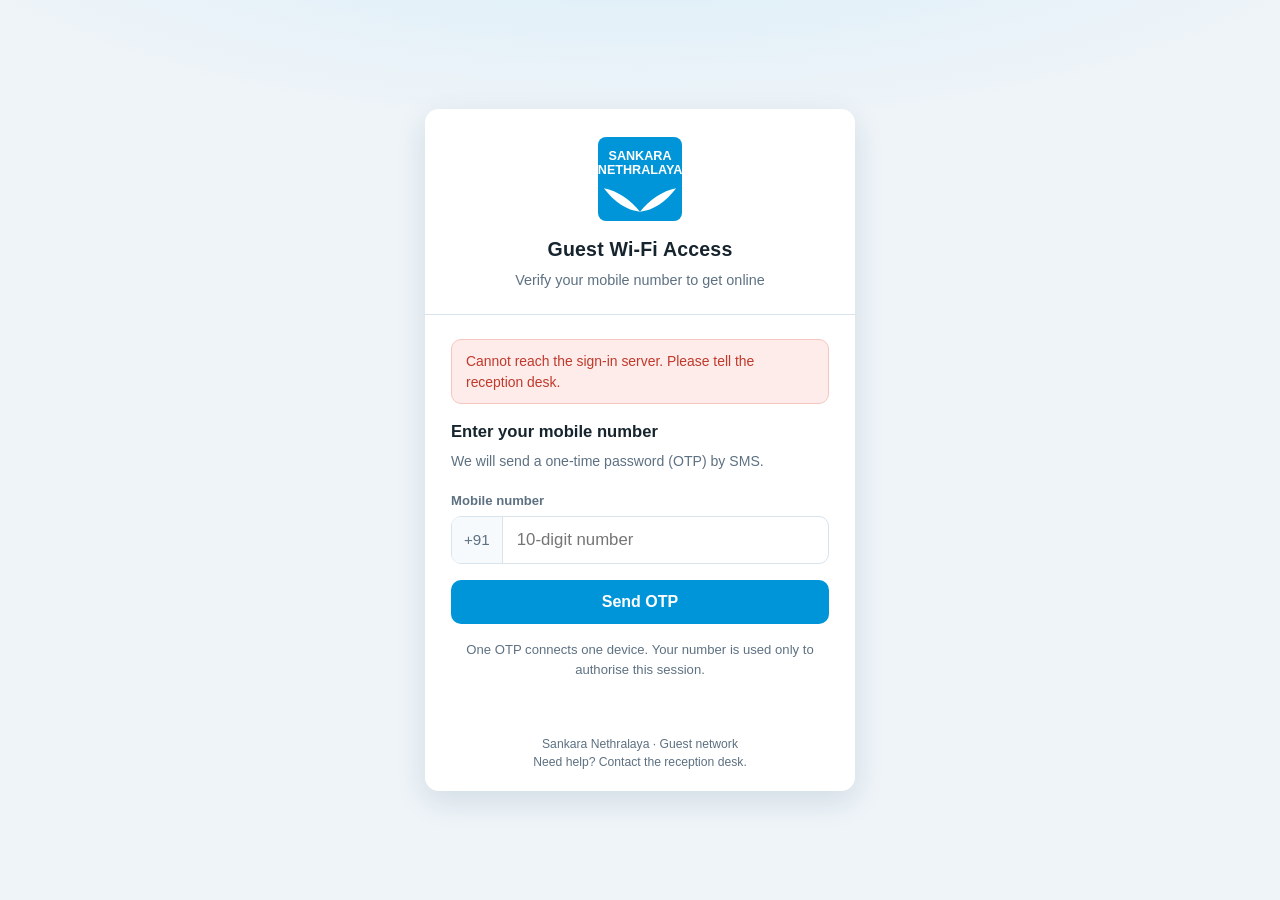
==== portal-standalone.html @ cf67c823 "Guest Wi-Fi OTP captive portal for FortiGate A PHP/MySQL captive-portal backend plus the guest-facin" ====
<!DOCTYPE html>
<html lang="en">
<head>
<meta charset="utf-8">
<meta name="viewport" content="width=device-width, initial-scale=1, viewport-fit=cover">
<meta name="robots" content="noindex, nofollow">
<title>Guest Wi-Fi &middot; Sankara Nethralaya</title>

<!--
  ==================================================================
  SINGLE-FILE CAPTIVE PORTAL PAGE  -  upload this file to the
  FortiGate as the authentication Login Page replacement message.
  Nothing else goes on the firewall.

  EDIT ONE LINE BELOW: set GW_API_BASE to your XAMPP server.
  ==================================================================

  Before this works, three things must be true on your side:

  1. config.php on the XAMPP server:
        define('PORTAL_ALLOWED_ORIGINS', json_encode(['https://<fortigate-ip>:1003']));
        define('FORTIGATE_MODE', 'form_post');
        define('FORTIGATE_ALLOWED_HOSTS', json_encode(['<fortigate-ip>']));
        define('FORTIGATE_SHARED_USER', 'guestwifi');
        define('FORTIGATE_SHARED_PASS', '<password of that local user>');

  2. A firewall policy letting UNAUTHENTICATED guests reach the XAMPP
     server on TCP 80 (or 443), placed above the captive-portal policy.
     Without it the guest cannot call the API and no OTP is ever sent.

  3. Same scheme on both sides. A page the FortiGate serves over HTTPS
     cannot call an http:// API - the browser blocks it as mixed
     content, with no error the guest can see. Either put the XAMPP
     server behind HTTPS with a certificate guests trust, or use the
     FortiGate's HTTP auth listener.

  The firewall password is never in this file. The page asks the
  server for it only after an OTP has been verified, so a guest who
  views the page source learns nothing.
-->

<script>
    /* >>> EDIT THIS: full URL of api.php on the XAMPP server.
           Use the IP address, not a hostname - DNS is usually blocked
           before the guest authenticates. */
    window.GW_API_BASE = 'http://192.168.1.50/guestwifi/api.php';
</script>

<style>
:root{--brand:#0095d9;--brand-dark:#0077b0;--brand-ink:#05496b;--bg:#eef4f8;--surface:#fff;
--text:#16242e;--muted:#5d7182;--border:#d8e3ec;--ok:#0f8a4d;--ok-bg:#e6f6ed;--warn:#9a6400;
--warn-bg:#fdf3e0;--error:#c0392b;--error-bg:#fdecea;--shadow:0 10px 30px rgba(11,61,88,.12)}
*{box-sizing:border-box}
html,body{margin:0;padding:0;min-height:100%}
body{font-family:"Segoe UI",Roboto,"Helvetica Neue",Arial,sans-serif;background:var(--bg);
color:var(--text);line-height:1.5;-webkit-font-smoothing:antialiased}
.portal{min-height:100vh;display:flex;align-items:center;justify-content:center;padding:24px 16px;
background:radial-gradient(1100px 380px at 50% -140px,#d4ecf9 0,rgba(212,236,249,0) 70%),var(--bg)}
.card{width:100%;max-width:430px;background:var(--surface);border-radius:14px;
box-shadow:var(--shadow);overflow:hidden}
.card-header{padding:28px 26px 22px;text-align:center;border-bottom:1px solid var(--border)}
.brand-logo{width:84px;height:84px;display:block;margin:0 auto 14px;border-radius:8px}
.card-header h1{margin:0;font-size:1.22rem;letter-spacing:.2px}
.card-header p{margin:6px 0 0;color:var(--muted);font-size:.9rem}
.card-body{padding:24px 26px 28px}
.card-footer{padding:14px 26px 20px;text-align:center;color:var(--muted);font-size:.76rem}
.step{display:none}
.step.is-active{display:block;animation:fade .22s ease-out}
@keyframes fade{from{opacity:0;transform:translateY(6px)}to{opacity:1;transform:none}}
.step h2{margin:0 0 6px;font-size:1.04rem}
.step-hint{margin:0 0 18px;color:var(--muted);font-size:.88rem}
label{display:block;font-size:.82rem;font-weight:600;margin-bottom:6px;color:var(--muted)}
.field{margin-bottom:16px}
.input-group{display:flex;align-items:stretch;border:1.5px solid var(--border);border-radius:10px;
background:#fff;transition:border-color .15s,box-shadow .15s}
.input-group:focus-within{border-color:var(--brand);box-shadow:0 0 0 3px rgba(0,149,217,.16)}
.input-prefix{display:flex;align-items:center;padding:0 12px;color:var(--muted);font-size:.95rem;
border-right:1px solid var(--border);background:#f6fafd;border-radius:8px 0 0 8px}
input[type=tel],input[type=text]{flex:1;width:100%;min-width:0;border:0;outline:0;background:0 0;
padding:13px 14px;font-size:1.05rem;color:var(--text);font-family:inherit}
.otp-input{text-align:center;letter-spacing:.58em;text-indent:.58em;font-size:1.5rem!important;font-weight:600}
.btn{display:inline-flex;align-items:center;justify-content:center;gap:8px;width:100%;
padding:13px 18px;border:0;border-radius:10px;background:var(--brand);color:#fff;font-size:1rem;
font-weight:600;font-family:inherit;cursor:pointer;text-decoration:none;transition:background .15s}
.btn:hover:not(:disabled){background:var(--brand-dark)}
.btn:disabled{opacity:.55;cursor:not-allowed}
.btn-link{background:0 0;border:0;color:var(--brand-dark);font:inherit;font-size:.86rem;
cursor:pointer;padding:4px;width:auto;text-decoration:underline}
.btn-link:disabled{color:var(--muted);text-decoration:none;cursor:default}
.btn-row{display:flex;justify-content:space-between;align-items:center;margin-top:14px;gap:8px}
.spinner{width:16px;height:16px;border:2px solid rgba(255,255,255,.45);border-top-color:#fff;
border-radius:50%;animation:spin .7s linear infinite;display:none}
.is-busy .spinner{display:inline-block}
@keyframes spin{to{transform:rotate(360deg)}}
.alert{padding:11px 14px;border-radius:10px;font-size:.87rem;margin-bottom:16px;border:1px solid transparent}
.alert:empty{display:none}
.alert-error{background:var(--error-bg);color:var(--error);border-color:#f5c6c0}
.alert-ok{background:var(--ok-bg);color:var(--ok);border-color:#bfe6cf}
.alert-info{background:#e8f4fc;color:var(--brand-ink);border-color:#c5e3f5}
.alert-warn{background:var(--warn-bg);color:var(--warn);border-color:#f0dcb4}
.muted{color:var(--muted);font-size:.82rem}
.center{text-align:center}
.status-icon{width:66px;height:66px;margin:4px auto 16px;border-radius:50%;background:var(--ok-bg);
color:var(--ok);display:flex;align-items:center;justify-content:center;font-size:2rem}
.session-facts{list-style:none;margin:0 0 18px;padding:0;border:1px solid var(--border);
border-radius:10px;overflow:hidden}
.session-facts li{display:flex;justify-content:space-between;gap:12px;padding:10px 14px;
font-size:.88rem;border-bottom:1px solid var(--border)}
.session-facts li:last-child{border-bottom:0}
.session-facts span:first-child{color:var(--muted)}
.session-facts span:last-child{font-weight:600}
@media(max-width:480px){.card-header,.card-body{padding-left:18px;padding-right:18px}}
</style>
</head>
<body>

<main class="portal">
    <section class="card" aria-live="polite">

        <header class="card-header">
            <svg class="brand-logo" viewBox="0 0 200 200" role="img" aria-label="Sankara Nethralaya">
                <rect width="200" height="200" rx="6" fill="#0095D9"/>
                <g fill="#FFF" font-family="Arial,Helvetica,sans-serif" font-weight="700" text-anchor="middle">
                    <text x="100" y="54" font-size="30">SANKARA</text>
                    <text x="100" y="88" font-size="30">NETHRALAYA</text>
                </g>
                <path d="M100 178C78 150 46 128 14 122c26 34 54 52 86 56z" fill="#FFF"/>
                <path d="M100 178c22-28 54-50 86-56-26 34-54 52-86 56z" fill="#FFF"/>
            </svg>
            <h1>Guest Wi-Fi Access</h1>
            <p id="ssid-line">Verify your mobile number to get online</p>
        </header>

        <div class="card-body">

            <noscript>
                <div class="alert alert-error">
                    JavaScript is required to sign in to the guest network.
                    Please enable it and reload this page.
                </div>
            </noscript>

            <div id="alert" class="alert" role="status"></div>

            <!-- Step 1 ------------------------------------------------ -->
            <section id="step-mobile" class="step is-active">
                <h2>Enter your mobile number</h2>
                <p class="step-hint">We will send a one-time password (OTP) by SMS.</p>

                <form id="form-mobile" novalidate>
                    <div class="field">
                        <label for="mobile">Mobile number</label>
                        <div class="input-group">
                            <span class="input-prefix">+91</span>
                            <input id="mobile" type="tel" inputmode="numeric" autocomplete="tel-national"
                                   maxlength="10" placeholder="10-digit number" required>
                        </div>
                    </div>
                    <button class="btn" type="submit" id="btn-send">
                        <span class="spinner" aria-hidden="true"></span>
                        <span>Send OTP</span>
                    </button>
                </form>

                <p class="muted center" style="margin-top:16px">
                    One OTP connects one device. Your number is used only to authorise this session.
                </p>
            </section>

            <!-- Step 2 ------------------------------------------------ -->
            <section id="step-otp" class="step">
                <h2>Enter the OTP</h2>
                <p class="step-hint">
                    Sent to <strong id="masked-mobile"></strong>. <span id="otp-expiry"></span>
                </p>

                <form id="form-otp" novalidate>
                    <div class="field">
                        <label for="otp">One-time password</label>
                        <div class="input-group">
                            <input id="otp" type="text" inputmode="numeric" autocomplete="one-time-code"
                                   maxlength="6" class="otp-input" placeholder="------" required>
                        </div>
                    </div>
                    <button class="btn" type="submit" id="btn-verify">
                        <span class="spinner" aria-hidden="true"></span>
                        <span>Verify &amp; connect</span>
                    </button>
                </form>

                <div class="btn-row">
                    <button class="btn-link" type="button" id="btn-change">Change number</button>
                    <button class="btn-link" type="button" id="btn-resend" disabled>Resend OTP</button>
                </div>
            </section>

            <!-- Step 3 ------------------------------------------------ -->
            <section id="step-connected" class="step">
                <div class="status-icon" aria-hidden="true">&#10003;</div>
                <h2 class="center">You are connected</h2>
                <p class="step-hint center">Enjoy your visit.</p>

                <ul class="session-facts">
                    <li><span>Mobile</span><span id="fact-mobile">&ndash;</span></li>
                    <li><span>Session expires</span><span id="fact-expiry">&ndash;</span></li>
                    <li><span>Time remaining</span><span id="fact-remaining">&ndash;</span></li>
                </ul>

                <a class="btn" id="btn-continue" href="#">Start browsing</a>

                <div class="btn-row">
                    <span class="muted">Finished?</span>
                    <button class="btn-link" type="button" id="btn-logout">Disconnect this device</button>
                </div>
            </section>

        </div>

        <footer class="card-footer">
            Sankara Nethralaya &middot; Guest network<br>
            Need help? Contact the reception desk.
        </footer>
    </section>
</main>

<!--
  The FortiGate fills in %%FORTIGATE%%, %%MAGIC%% and %%PROTURI%% when it
  serves this page, and expects a login form shaped like this. The script
  fills username/password in only after the OTP has been verified, then
  submits it - that post is what actually opens the firewall session.
  When this file is opened from XAMPP instead, the tags stay unsubstituted
  and are ignored.
-->
<form id="handoff-form" method="post" action="%%FORTIGATE%%" style="display:none" aria-hidden="true">
    <input type="hidden" name="magic"    id="fgt-magic" value="%%MAGIC%%">
    <input type="hidden" name="4Tredir"  id="fgt-redir" value="%%PROTURI%%">
    <input type="text"     name="username" id="fgt-user" value="" autocomplete="off">
    <input type="password" name="password" id="fgt-pass" value="" autocomplete="off">
</form>

<script>
(function () {
    'use strict';

    var API = window.GW_API_BASE || 'api.php';
    var el = function (id) { return document.getElementById(id); };

    var ui = {
        alert: el('alert'), ssidLine: el('ssid-line'),
        formMobile: el('form-mobile'), formOtp: el('form-otp'),
        mobile: el('mobile'), otp: el('otp'),
        btnSend: el('btn-send'), btnVerify: el('btn-verify'), btnResend: el('btn-resend'),
        btnChange: el('btn-change'), btnLogout: el('btn-logout'), btnContinue: el('btn-continue'),
        masked: el('masked-mobile'), otpExpiry: el('otp-expiry'),
        factMobile: el('fact-mobile'), factExpiry: el('fact-expiry'), factLeft: el('fact-remaining'),
        handoff: el('handoff-form')
    };

    var state = {
        mobile: '', otpLength: 6, otpExpiresAt: 0, resendAt: 0,
        sessionLeft: 0, busy: false, handoffUrl: '#'
    };

    /* ---- device identity ------------------------------------------ */
    // Cookies rarely survive this cross-origin setup, so the id travels in
    // the request body instead. It is an application identifier, not proof
    // of hardware identity - for the strong guarantee the firewall must
    // pass the client MAC.
    function deviceId() {
        var key = 'gw_device_id', id;
        try { id = localStorage.getItem(key); } catch (e) { id = null; }
        if (!id || !/^[a-f0-9]{32}$/.test(id)) {
            var b = new Uint8Array(16);
            (window.crypto || window.msCrypto).getRandomValues(b);
            id = Array.prototype.map.call(b, function (x) {
                return ('0' + x.toString(16)).slice(-2);
            }).join('');
            try { localStorage.setItem(key, id); } catch (e) {}
        }
        return id;
    }

    /* ---- captive-portal context ----------------------------------- */
    // A value the FortiGate did not substitute still looks like %%TAG%%.
    function tag(id) {
        var node = el(id);
        var value = node ? (node.value || '') : '';
        return /^%%.*%%$/.test(value) ? '' : value;
    }

    var portalParams = (function () {
        var out = {}, query = window.location.search.replace(/^\?/, '');

        query.split('&').forEach(function (pair) {
            if (!pair) { return; }
            var bits = pair.split('=');
            var k = decodeURIComponent(bits[0] || '').trim();
            if (k && k !== 'action') {
                out[k] = decodeURIComponent((bits[1] || '').replace(/\+/g, ' '));
            }
        });

        // Replacement-message tags win: when the firewall serves the page
        // itself these are the authoritative values, and the query string
        // usually carries nothing at all.
        var post  = ui.handoff.getAttribute('action') || '';
        var magic = tag('fgt-magic');
        var redir = tag('fgt-redir');

        if (post && !/^%%.*%%$/.test(post)) { out.post = post; }
        if (magic) { out.magic = magic; }
        if (redir) { out['4Tredir'] = redir; }

        return out;
    })();

    /* ---- transport ------------------------------------------------- */
    function api(action, data) {
        var body = {};
        Object.keys(portalParams).forEach(function (k) { body[k] = portalParams[k]; });
        Object.keys(data || {}).forEach(function (k) { body[k] = data[k]; });
        body.device_id = deviceId();

        return fetch(API + '?action=' + encodeURIComponent(action), {
            method: 'POST',
            headers: { 'Content-Type': 'application/json' },
            credentials: 'include',
            cache: 'no-store',
            body: JSON.stringify(body)
        }).then(function (res) {
            return res.text().then(function (text) {
                try {
                    return JSON.parse(text);
                } catch (e) {
                    return { success: false, code: 'bad_response',
                             message: 'The portal server returned an unexpected response.' };
                }
            });
        }).catch(function () {
            return { success: false, code: 'network',
                     message: 'Cannot reach the sign-in server. Please tell the reception desk.' };
        });
    }

    /* ---- view helpers ---------------------------------------------- */
    function showStep(name) {
        ['mobile', 'otp', 'connected'].forEach(function (s) {
            el('step-' + s).classList.toggle('is-active', s === name);
        });
        if (name === 'mobile') { setTimeout(function () { ui.mobile.focus(); }, 60); }
        if (name === 'otp')    { setTimeout(function () { ui.otp.focus(); }, 60); }
    }

    function setAlert(msg, kind) {
        ui.alert.textContent = msg || '';
        ui.alert.className = 'alert' + (msg ? ' alert-' + (kind || 'info') : '');
    }

    function setBusy(btn, busy) {
        state.busy = busy;
        if (!btn) { return; }
        btn.disabled = busy;
        btn.classList.toggle('is-busy', busy);
    }

    function mmss(s) {
        s = Math.max(0, Math.round(s));
        var m = Math.floor(s / 60), r = s % 60;
        return m + ':' + (r < 10 ? '0' : '') + r;
    }

    function clockOf(dt) {
        var m = /(\d{2}):(\d{2})/.exec(dt || '');
        return m ? m[1] + ':' + m[2] : '--:--';
    }

    /* ---- countdowns ------------------------------------------------ */
    setInterval(function () {
        var now = Date.now() / 1000;

        if (state.otpExpiresAt) {
            var left = state.otpExpiresAt - now;
            if (left > 0) {
                ui.otpExpiry.textContent = 'Valid for ' + mmss(left) + '.';
            } else {
                ui.otpExpiry.textContent = 'This OTP has expired.';
                state.otpExpiresAt = 0;
                state.resendAt = 0;
            }
        }

        if (state.resendAt) {
            var wait = state.resendAt - now;
            if (wait > 0) {
                ui.btnResend.disabled = true;
                ui.btnResend.textContent = 'Resend in ' + mmss(wait);
            } else {
                state.resendAt = 0;
                ui.btnResend.disabled = false;
                ui.btnResend.textContent = 'Resend OTP';
            }
        }

        if (state.sessionLeft > 0) {
            state.sessionLeft -= 1;
            ui.factLeft.textContent = mmss(state.sessionLeft);
            if (state.sessionLeft === 0) {
                setAlert('Your session has ended. Verify your number again to reconnect.', 'warn');
                showStep('mobile');
            }
        }
    }, 1000);

    /* ---- connected / handoff --------------------------------------- */
    function showConnected(session, handoff) {
        if (session) {
            ui.factMobile.textContent = session.mobile || '-';
            ui.factExpiry.textContent = clockOf(session.expires_at);
            state.sessionLeft = session.seconds_left || 0;
            ui.factLeft.textContent = mmss(state.sessionLeft);
        }

        state.otpExpiresAt = 0;
        state.resendAt = 0;
        showStep('connected');

        if (handoff && handoff.action === 'form_post') {
            setAlert('Opening your internet session...', 'info');
            submitHandoff(handoff);
            return;
        }

        if (handoff && handoff.url) {
            state.handoffUrl = handoff.url;
            ui.btnContinue.href = handoff.url;
        }
    }

    // The browser itself must post to the firewall: the FortiGate matches
    // the session to the client's own connection, not to the portal server's.
    function submitHandoff(handoff) {
        var f = handoff.fields || {};
        var form = ui.handoff;

        if (handoff.url) { form.action = handoff.url; }
        if (f.magic)     { el('fgt-magic').value = f.magic; }
        if (f['4Tredir']) { el('fgt-redir').value = f['4Tredir']; }
        el('fgt-user').value = f.username || '';
        el('fgt-pass').value = f.password || '';

        setTimeout(function () { form.submit(); }, 700);
    }

    /* ---- actions ---------------------------------------------------- */
    function sendOtp(resend) {
        var mobile = ui.mobile.value.replace(/\D/g, '');

        if (!/^[6-9][0-9]{9}$/.test(mobile)) {
            setAlert('Enter a valid 10-digit mobile number.', 'error');
            ui.mobile.focus();
            return;
        }

        var btn = resend ? ui.btnResend : ui.btnSend;
        setBusy(btn, true);
        setAlert('');

        api('send_otp', { mobile: mobile }).then(function (res) {
            setBusy(btn, false);

            if (res.success) {
                state.mobile = mobile;
                state.otpLength = res.otp_length || 6;
                state.otpExpiresAt = (Date.now() / 1000) + (res.expires_in || 300);
                ui.otp.maxLength = state.otpLength;
                ui.otp.placeholder = new Array(state.otpLength + 1).join('-');
                ui.masked.textContent = '+91 ' + (res.masked_mobile || mobile);
                ui.otp.value = '';
                state.resendAt = (Date.now() / 1000) + (res.resend_after || 60);
                showStep('otp');
                setAlert(res.message, 'ok');
                return;
            }

            if (res.code === 'already_connected') {
                showConnected(res.session, null);
                setAlert(res.message, 'info');
                return;
            }

            if (res.code === 'cooldown' && res.retry_after) {
                state.resendAt = (Date.now() / 1000) + res.retry_after;
            }

            setAlert(res.message, 'error');
        });
    }

    function verifyOtp() {
        var otp = ui.otp.value.replace(/\D/g, '');

        if (otp.length !== state.otpLength) {
            setAlert('Enter the ' + state.otpLength + '-digit OTP from your SMS.', 'error');
            return;
        }

        setBusy(ui.btnVerify, true);
        setAlert('');

        api('verify_otp', { mobile: state.mobile, otp: otp }).then(function (res) {
            setBusy(ui.btnVerify, false);

            if (res.success) {
                showConnected(res.session, res.handoff);
                return;
            }

            ui.otp.value = '';
            ui.otp.focus();
            setAlert(res.message, 'error');

            if (res.code === 'otp_expired' || res.code === 'no_pending_otp' ||
                res.code === 'too_many_attempts' || res.code === 'otp_already_used') {
                state.otpExpiresAt = 0;
                state.resendAt = 0;
                ui.btnResend.disabled = false;
                ui.btnResend.textContent = 'Resend OTP';
            }
        });
    }

    /* ---- wiring ----------------------------------------------------- */
    ui.mobile.addEventListener('input', function () {
        this.value = this.value.replace(/\D/g, '').slice(0, 10);
    });

    ui.otp.addEventListener('input', function () {
        this.value = this.value.replace(/\D/g, '').slice(0, state.otpLength);
        if (this.value.length === state.otpLength && !state.busy) { verifyOtp(); }
    });

    ui.formMobile.addEventListener('submit', function (e) { e.preventDefault(); sendOtp(false); });
    ui.formOtp.addEventListener('submit', function (e) { e.preventDefault(); verifyOtp(); });

    ui.btnResend.addEventListener('click', function () {
        if (!ui.btnResend.disabled) { sendOtp(true); }
    });

    ui.btnChange.addEventListener('click', function () {
        state.otpExpiresAt = 0;
        ui.otp.value = '';
        setAlert('');
        showStep('mobile');
    });

    ui.btnLogout.addEventListener('click', function () {
        setBusy(ui.btnLogout, true);
        api('logout', {}).then(function (res) {
            setBusy(ui.btnLogout, false);
            state.sessionLeft = 0;
            ui.mobile.value = '';
            ui.otp.value = '';
            showStep('mobile');
            setAlert(res.message || 'Disconnected.', 'info');
        });
    });

    ui.btnContinue.addEventListener('click', function (e) {
        if (state.handoffUrl === '#') { e.preventDefault(); }
    });

    /* ---- boot -------------------------------------------------------- */
    api('init', {}).then(function (res) {
        if (!res.success) {
            setAlert(res.message, res.code === 'setup_required' ? 'warn' : 'error');
            return;
        }

        state.otpLength = res.otp_length || 6;
        ui.otp.maxLength = state.otpLength;
        ui.otp.placeholder = new Array(state.otpLength + 1).join('-');

        if (res.ssid) {
            ui.ssidLine.textContent = 'Connected to ' + res.ssid +
                ' · verify your mobile number to get online';
        }

        if (res.connected && res.session) {
            showConnected(res.session, null);
            setAlert('This device is already online.', 'ok');
        } else {
            ui.mobile.focus();
        }
    });

})();
</script>
</body>
</html>
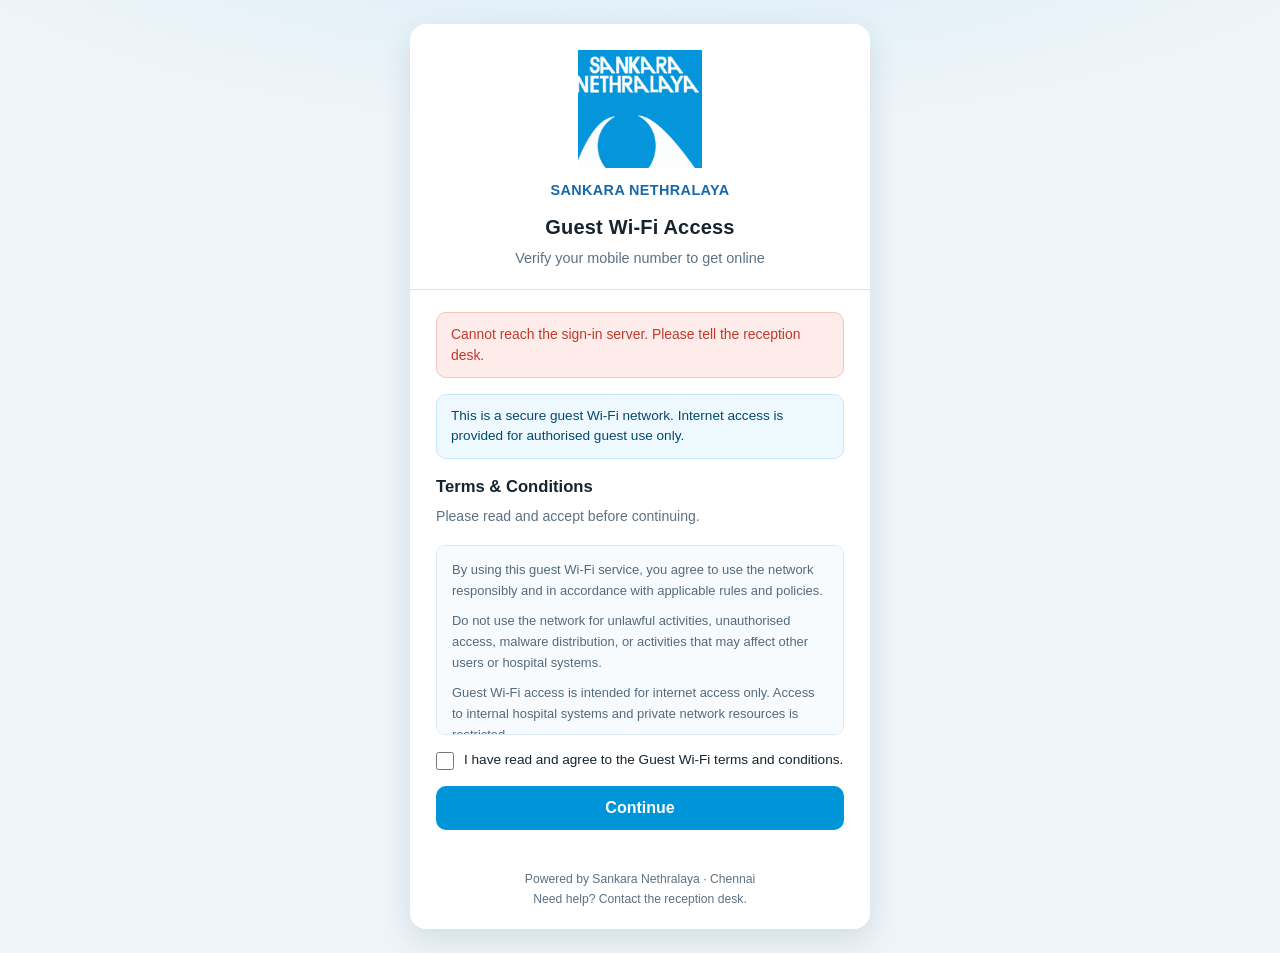
==== commit 64d2999a: "Update captive portal with terms and conditions step, enhance mobile verification process, and repla" ====
--- a/portal-standalone.html
+++ b/portal-standalone.html
@@ -7,43 +7,29 @@
 <title>Guest Wi-Fi &middot; Sankara Nethralaya</title>
 
 <!--
-  ==================================================================
-  SINGLE-FILE CAPTIVE PORTAL PAGE  -  upload this file to the
-  FortiGate as the authentication Login Page replacement message.
-  Nothing else goes on the firewall.
-
-  EDIT ONE LINE BELOW: set GW_API_BASE to your XAMPP server.
-  ==================================================================
-
-  Before this works, three things must be true on your side:
-
-  1. config.php on the XAMPP server:
-        define('PORTAL_ALLOWED_ORIGINS', json_encode(['https://<fortigate-ip>:1003']));
-        define('FORTIGATE_MODE', 'form_post');
-        define('FORTIGATE_ALLOWED_HOSTS', json_encode(['<fortigate-ip>']));
-        define('FORTIGATE_SHARED_USER', 'guestwifi');
-        define('FORTIGATE_SHARED_PASS', '<password of that local user>');
-
-  2. A firewall policy letting UNAUTHENTICATED guests reach the XAMPP
-     server on TCP 80 (or 443), placed above the captive-portal policy.
-     Without it the guest cannot call the API and no OTP is ever sent.
-
-  3. Same scheme on both sides. A page the FortiGate serves over HTTPS
-     cannot call an http:// API - the browser blocks it as mixed
-     content, with no error the guest can see. Either put the XAMPP
-     server behind HTTPS with a certificate guests trust, or use the
-     FortiGate's HTTP auth listener.
-
-  The firewall password is never in this file. The page asks the
-  server for it only after an OTP has been verified, so a guest who
-  views the page source learns nothing.
+  SINGLE-FILE CAPTIVE PORTAL PAGE
+  Upload this one file to the FortiGate as the authentication Login Page
+  replacement message. Nothing else goes on the firewall.
+
+  EDIT ONE LINE: set GW_API_BASE below to your XAMPP server's IP.
+
+  Also required (full details in README.md, section 4):
+    - config.php  : PORTAL_ALLOWED_ORIGINS, FORTIGATE_MODE='form_post',
+                    FORTIGATE_ALLOWED_HOSTS, FORTIGATE_SHARED_PASS
+    - a firewall policy letting UNAUTHENTICATED guests reach the XAMPP
+      server on TCP 80, placed above the captive-portal policy
+    - the same scheme on both sides: an HTTPS page cannot call an http://
+      API, the browser blocks it as mixed content with no visible error
+
+  The firewall password is never in this file. The page receives it only
+  after an OTP has been verified.
 -->
 
 <script>
     /* >>> EDIT THIS: full URL of api.php on the XAMPP server.
            Use the IP address, not a hostname - DNS is usually blocked
            before the guest authenticates. */
-    window.GW_API_BASE = 'http://192.168.1.50/guestwifi/api.php';
+    window.GW_API_BASE = 'http://192.168.0.101/guestwifi/api.php';
 </script>
 
 <style>
@@ -56,14 +42,15 @@
 color:var(--text);line-height:1.5;-webkit-font-smoothing:antialiased}
 .portal{min-height:100vh;display:flex;align-items:center;justify-content:center;padding:24px 16px;
 background:radial-gradient(1100px 380px at 50% -140px,#d4ecf9 0,rgba(212,236,249,0) 70%),var(--bg)}
-.card{width:100%;max-width:430px;background:var(--surface);border-radius:14px;
+.card{width:100%;max-width:460px;background:var(--surface);border-radius:16px;
 box-shadow:var(--shadow);overflow:hidden}
-.card-header{padding:28px 26px 22px;text-align:center;border-bottom:1px solid var(--border)}
-.brand-logo{width:84px;height:84px;display:block;margin:0 auto 14px;border-radius:8px}
-.card-header h1{margin:0;font-size:1.22rem;letter-spacing:.2px}
+.card-header{padding:26px 26px 20px;text-align:center;border-bottom:1px solid var(--border)}
+.brand-logo{display:block;width:140px;height:auto;max-height:118px;object-fit:contain;margin:0 auto 12px}
+.hospital{font-weight:700;color:#1769aa;font-size:.9rem;letter-spacing:.4px;margin-bottom:10px}
+.card-header h1{margin:0;font-size:1.25rem;letter-spacing:.2px}
 .card-header p{margin:6px 0 0;color:var(--muted);font-size:.9rem}
-.card-body{padding:24px 26px 28px}
-.card-footer{padding:14px 26px 20px;text-align:center;color:var(--muted);font-size:.76rem}
+.card-body{padding:22px 26px 26px}
+.card-footer{padding:14px 26px 20px;text-align:center;color:var(--muted);font-size:.76rem;line-height:1.6}
 .step{display:none}
 .step.is-active{display:block;animation:fade .22s ease-out}
 @keyframes fade{from{opacity:0;transform:translateY(6px)}to{opacity:1;transform:none}}
@@ -100,6 +87,19 @@
 .alert-warn{background:var(--warn-bg);color:var(--warn);border-color:#f0dcb4}
 .muted{color:var(--muted);font-size:.82rem}
 .center{text-align:center}
+/* Terms step */
+.notice{background:#eef8ff;border:1px solid #c9e7fa;border-radius:10px;padding:11px 14px;
+font-size:.85rem;color:var(--brand-ink);margin-bottom:16px}
+.terms-box{background:#f8fbfd;border:1px solid #dbeaf3;border-radius:9px;padding:14px 15px;
+max-height:190px;overflow:auto;font-size:.81rem;color:#536b7d;line-height:1.6}
+.terms-box p{margin:0 0 10px}
+.terms-box p:last-child{margin:0}
+.agree{display:flex;gap:10px;align-items:flex-start;margin:15px 0 2px;font-size:.85rem;
+color:var(--text);font-weight:400;cursor:pointer}
+.agree input{width:18px;height:18px;margin:2px 0 0;flex:none;accent-color:var(--brand)}
+.access-note{background:#f0faf4;border:1px solid #bde5ca;color:#197343;padding:10px 12px;
+border-radius:8px;text-align:center;margin-top:14px;font-size:.82rem}
+/* Connected step */
 .status-icon{width:66px;height:66px;margin:4px auto 16px;border-radius:50%;background:var(--ok-bg);
 color:var(--ok);display:flex;align-items:center;justify-content:center;font-size:2rem}
 .session-facts{list-style:none;margin:0 0 18px;padding:0;border:1px solid var(--border);
@@ -109,7 +109,8 @@
 .session-facts li:last-child{border-bottom:0}
 .session-facts span:first-child{color:var(--muted)}
 .session-facts span:last-child{font-weight:600}
-@media(max-width:480px){.card-header,.card-body{padding-left:18px;padding-right:18px}}
+@media(max-width:480px){.card-header,.card-body{padding-left:18px;padding-right:18px}
+.brand-logo{width:125px}}
 </style>
 </head>
 <body>
@@ -118,15 +119,8 @@
     <section class="card" aria-live="polite">
 
         <header class="card-header">
-            <svg class="brand-logo" viewBox="0 0 200 200" role="img" aria-label="Sankara Nethralaya">
-                <rect width="200" height="200" rx="6" fill="#0095D9"/>
-                <g fill="#FFF" font-family="Arial,Helvetica,sans-serif" font-weight="700" text-anchor="middle">
-                    <text x="100" y="54" font-size="30">SANKARA</text>
-                    <text x="100" y="88" font-size="30">NETHRALAYA</text>
-                </g>
-                <path d="M100 178C78 150 46 128 14 122c26 34 54 52 86 56z" fill="#FFF"/>
-                <path d="M100 178c22-28 54-50 86-56-26 34-54 52-86 56z" fill="#FFF"/>
-            </svg>
+            <img class="brand-logo" src="[data-uri]" alt="Sankara Nethralaya">
+            <div class="hospital">SANKARA NETHRALAYA</div>
             <h1>Guest Wi-Fi Access</h1>
             <p id="ssid-line">Verify your mobile number to get online</p>
         </header>
@@ -142,9 +136,39 @@
 
             <div id="alert" class="alert" role="status"></div>
 
-            <!-- Step 1 ------------------------------------------------ -->
-            <section id="step-mobile" class="step is-active">
-                <h2>Enter your mobile number</h2>
+            <!-- Step 1: terms ----------------------------------------- -->
+            <section id="step-terms" class="step is-active">
+                <div class="notice">
+                    This is a secure guest Wi-Fi network. Internet access is provided
+                    for authorised guest use only.
+                </div>
+
+                <h2>Terms &amp; Conditions</h2>
+                <p class="step-hint">Please read and accept before continuing.</p>
+
+                <div class="terms-box" tabindex="0">
+                    <p>By using this guest Wi-Fi service, you agree to use the network
+                       responsibly and in accordance with applicable rules and policies.</p>
+                    <p>Do not use the network for unlawful activities, unauthorised access,
+                       malware distribution, or activities that may affect other users or
+                       hospital systems.</p>
+                    <p>Guest Wi-Fi access is intended for internet access only. Access to
+                       internal hospital systems and private network resources is restricted.</p>
+                    <p>The hospital may monitor network traffic for security, troubleshooting
+                       and abuse prevention purposes, in accordance with applicable policies.</p>
+                </div>
+
+                <label class="agree">
+                    <input type="checkbox" id="agree">
+                    <span>I have read and agree to the Guest Wi-Fi terms and conditions.</span>
+                </label>
+
+                <button class="btn" type="button" id="btn-agree" style="margin-top:14px">Continue</button>
+            </section>
+
+            <!-- Step 2: mobile ---------------------------------------- -->
+            <section id="step-mobile" class="step">
+                <h2>Mobile verification</h2>
                 <p class="step-hint">We will send a one-time password (OTP) by SMS.</p>
 
                 <form id="form-mobile" novalidate>
@@ -167,16 +191,16 @@
                 </p>
             </section>
 
-            <!-- Step 2 ------------------------------------------------ -->
+            <!-- Step 3: OTP ------------------------------------------- -->
             <section id="step-otp" class="step">
-                <h2>Enter the OTP</h2>
+                <h2>OTP verification</h2>
                 <p class="step-hint">
                     Sent to <strong id="masked-mobile"></strong>. <span id="otp-expiry"></span>
                 </p>
 
                 <form id="form-otp" novalidate>
                     <div class="field">
-                        <label for="otp">One-time password</label>
+                        <label for="otp">Enter the 6-digit OTP</label>
                         <div class="input-group">
                             <input id="otp" type="text" inputmode="numeric" autocomplete="one-time-code"
                                    maxlength="6" class="otp-input" placeholder="------" required>
@@ -192,9 +216,11 @@
                     <button class="btn-link" type="button" id="btn-change">Change number</button>
                     <button class="btn-link" type="button" id="btn-resend" disabled>Resend OTP</button>
                 </div>
+
+                <div class="access-note" id="access-note"></div>
             </section>
 
-            <!-- Step 3 ------------------------------------------------ -->
+            <!-- Step 4: connected ------------------------------------- -->
             <section id="step-connected" class="step">
                 <div class="status-icon" aria-hidden="true">&#10003;</div>
                 <h2 class="center">You are connected</h2>
@@ -217,7 +243,7 @@
         </div>
 
         <footer class="card-footer">
-            Sankara Nethralaya &middot; Guest network<br>
+            Powered by Sankara Nethralaya &middot; Chennai<br>
             Need help? Contact the reception desk.
         </footer>
     </section>
@@ -247,11 +273,12 @@
 
     var ui = {
         alert: el('alert'), ssidLine: el('ssid-line'),
+        agree: el('agree'), btnAgree: el('btn-agree'),
         formMobile: el('form-mobile'), formOtp: el('form-otp'),
         mobile: el('mobile'), otp: el('otp'),
         btnSend: el('btn-send'), btnVerify: el('btn-verify'), btnResend: el('btn-resend'),
         btnChange: el('btn-change'), btnLogout: el('btn-logout'), btnContinue: el('btn-continue'),
-        masked: el('masked-mobile'), otpExpiry: el('otp-expiry'),
+        masked: el('masked-mobile'), otpExpiry: el('otp-expiry'), accessNote: el('access-note'),
         factMobile: el('fact-mobile'), factExpiry: el('fact-expiry'), factLeft: el('fact-remaining'),
         handoff: el('handoff-form')
     };
@@ -344,7 +371,7 @@
 
     /* ---- view helpers ---------------------------------------------- */
     function showStep(name) {
-        ['mobile', 'otp', 'connected'].forEach(function (s) {
+        ['terms', 'mobile', 'otp', 'connected'].forEach(function (s) {
             el('step-' + s).classList.toggle('is-active', s === name);
         });
         if (name === 'mobile') { setTimeout(function () { ui.mobile.focus(); }, 60); }
@@ -443,7 +470,7 @@
         var form = ui.handoff;
 
         if (handoff.url) { form.action = handoff.url; }
-        if (f.magic)     { el('fgt-magic').value = f.magic; }
+        if (f.magic)      { el('fgt-magic').value = f.magic; }
         if (f['4Tredir']) { el('fgt-redir').value = f['4Tredir']; }
         el('fgt-user').value = f.username || '';
         el('fgt-pass').value = f.password || '';
@@ -530,6 +557,19 @@
     }
 
     /* ---- wiring ----------------------------------------------------- */
+    ui.btnAgree.addEventListener('click', function () {
+        if (!ui.agree.checked) {
+            setAlert('Please accept the terms and conditions to continue.', 'error');
+            return;
+        }
+        setAlert('');
+        showStep('mobile');
+    });
+
+    ui.agree.addEventListener('change', function () {
+        if (this.checked) { setAlert(''); }
+    });
+
     ui.mobile.addEventListener('input', function () {
         this.value = this.value.replace(/\D/g, '').slice(0, 10);
     });
@@ -560,7 +600,8 @@
             state.sessionLeft = 0;
             ui.mobile.value = '';
             ui.otp.value = '';
-            showStep('mobile');
+            ui.agree.checked = false;
+            showStep('terms');
             setAlert(res.message || 'Disconnected.', 'info');
         });
     });
@@ -580,6 +621,13 @@
         ui.otp.maxLength = state.otpLength;
         ui.otp.placeholder = new Array(state.otpLength + 1).join('-');
 
+        // Quote the duration the server is actually configured for, rather
+        // than a number hard-coded into the page.
+        if (res.session_mins) {
+            ui.accessNote.textContent = 'Internet access will be available for '
+                + res.session_mins + ' minutes after successful verification.';
+        }
+
         if (res.ssid) {
             ui.ssidLine.textContent = 'Connected to ' + res.ssid +
                 ' · verify your mobile number to get online';
@@ -588,8 +636,6 @@
         if (res.connected && res.session) {
             showConnected(res.session, null);
             setAlert('This device is already online.', 'ok');
-        } else {
-            ui.mobile.focus();
         }
     });
 
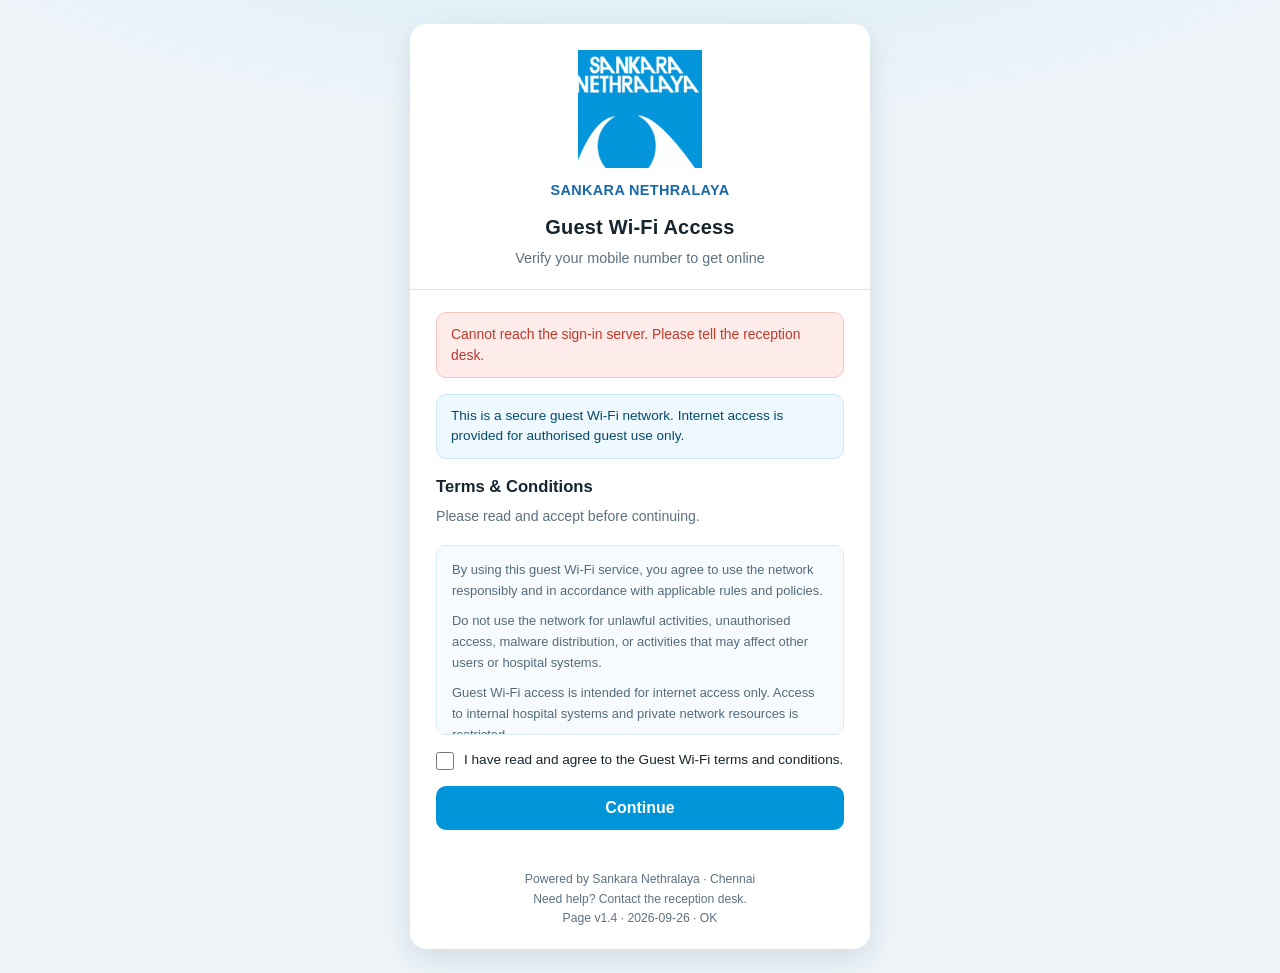
==== commit 074a4911: "Fix OTP SMS delivery and FortiGate-hosted portal page - Verify the SMS gateway TLS against a configu" ====
--- a/portal-standalone.html
+++ b/portal-standalone.html
@@ -1,4 +1,5 @@
 <!DOCTYPE html>
+<!-- Guest Wi-Fi portal page v1.4 (2026-09-26). Bump the version in the footer too. -->
 <html lang="en">
 <head>
 <meta charset="utf-8">
@@ -7,11 +8,16 @@
 <title>Guest Wi-Fi &middot; Sankara Nethralaya</title>
 
 <!--
-  SINGLE-FILE CAPTIVE PORTAL PAGE
-  Upload this one file to the FortiGate as the authentication Login Page
-  replacement message. Nothing else goes on the firewall.
-
-  EDIT ONE LINE: set GW_API_BASE below to your XAMPP server's IP.
+  THE PORTAL PAGE - one self-contained file, used in both places:
+
+    - served by XAMPP at http://<server>/guestwifi/  (normal use, testing)
+    - uploaded to the FortiGate as the authentication Login Page
+      replacement message  (nothing else goes on the firewall)
+
+  It detects which of the two it is and talks to the API accordingly, so
+  the same file works either way with no edit at upload time.
+
+  EDIT ONE LINE: the absolute server URL just below.
 
   Also required (full details in README.md, section 4):
     - config.php  : PORTAL_ALLOWED_ORIGINS, FORTIGATE_MODE='form_post',
@@ -26,10 +32,17 @@
 -->
 
 <script>
-    /* >>> EDIT THIS: full URL of api.php on the XAMPP server.
-           Use the IP address, not a hostname - DNS is usually blocked
-           before the guest authenticates. */
-    window.GW_API_BASE = 'http://192.168.0.101/guestwifi/api.php';
+    /* >>> EDIT THIS: full URL of api.php on the XAMPP server. Use the IP
+           address, not a hostname - DNS is usually blocked before a guest
+           signs in. Only used when this page runs on the firewall. */
+    window.GW_PORTAL_SERVER = 'https://172.20.10.56/guestwifi/api.php';
+
+    /* Served from the guestwifi folder means XAMPP is hosting us, so the
+       API sits right next to this file. Anywhere else means the firewall
+       is serving the page and the API is across the network. */
+    window.GW_API_BASE = location.pathname.indexOf('/guestwifi/') !== -1
+        ? 'api.php'
+        : window.GW_PORTAL_SERVER;
 </script>
 
 <style>
@@ -127,14 +140,27 @@
 
         <div class="card-body">
 
-            <noscript>
-                <div class="alert alert-error">
-                    JavaScript is required to sign in to the guest network.
-                    Please enable it and reload this page.
-                </div>
-            </noscript>
+            <div id="nojs" class="alert alert-error">
+                JavaScript is required to sign in to the guest network.
+                Please enable it and reload this page.
+            </div>
 
             <div id="alert" class="alert" role="status"></div>
+            <script>
+            // Kept apart from the main script so it still runs if that one is
+            // cut short or fails - the error then shows instead of a blank page.
+            (function () {
+                var nj = document.getElementById('nojs');
+                if (nj) { nj.parentNode.removeChild(nj); }
+                window.onerror = function (msg, src, line) {
+                    var a = document.getElementById('alert');
+                    if (a) {
+                        a.className = 'alert alert-error';
+                        a.textContent = 'Page error: ' + msg + ' (line ' + line + ')';
+                    }
+                };
+            })();
+            </script>
 
             <!-- Step 1: terms ----------------------------------------- -->
             <section id="step-terms" class="step is-active">
@@ -244,13 +270,14 @@
 
         <footer class="card-footer">
             Powered by Sankara Nethralaya &middot; Chennai<br>
-            Need help? Contact the reception desk.
+            Need help? Contact the reception desk.<br>
+            <span id="page-ver">Page v1.4 &middot; 2026-09-26</span>
         </footer>
     </section>
 </main>
 
 <!--
-  The FortiGate fills in %%FORTIGATE%%, %%MAGIC%% and %%PROTURI%% when it
+  The FortiGate fills in its FORTIGATE, MAGIC and PROTURI tags when it
   serves this page, and expects a login form shaped like this. The script
   fills username/password in only after the OTP has been verified, then
   submits it - that post is what actually opens the firewall session.
@@ -271,6 +298,31 @@
     var API = window.GW_API_BASE || 'api.php';
     var el = function (id) { return document.getElementById(id); };
 
+    /* No regex literals or backslashes anywhere in this page: FortiOS
+       rewrites the file when it serves it as a replacement message, and a
+       mangled regex kills the whole script. Plain string helpers instead. */
+    function digits(s) {
+        s = String(s || '');
+        var out = '';
+        for (var i = 0; i < s.length; i++) {
+            var c = s.charAt(i);
+            if (c >= '0' && c <= '9') { out += c; }
+        }
+        return out;
+    }
+
+    function isHex32(s) {
+        if (typeof s !== 'string' || s.length !== 32) { return false; }
+        for (var i = 0; i < s.length; i++) {
+            if ('0123456789abcdef'.indexOf(s.charAt(i)) === -1) { return false; }
+        }
+        return true;
+    }
+
+    function isMobile(s) {
+        return s.length === 10 && digits(s) === s && '6789'.indexOf(s.charAt(0)) !== -1;
+    }
+
     var ui = {
         alert: el('alert'), ssidLine: el('ssid-line'),
         agree: el('agree'), btnAgree: el('btn-agree'),
@@ -296,7 +348,7 @@
     function deviceId() {
         var key = 'gw_device_id', id;
         try { id = localStorage.getItem(key); } catch (e) { id = null; }
-        if (!id || !/^[a-f0-9]{32}$/.test(id)) {
+        if (!isHex32(id)) {
             var b = new Uint8Array(16);
             (window.crypto || window.msCrypto).getRandomValues(b);
             id = Array.prototype.map.call(b, function (x) {
@@ -308,22 +360,30 @@
     }
 
     /* ---- captive-portal context ----------------------------------- */
-    // A value the FortiGate did not substitute still looks like %%TAG%%.
+    // A value the FortiGate did not substitute still starts with two percent
+    // signs. Never write that pair literally in this script: FortiOS rewrites
+    // anything shaped like a tag, which once broke a regex here on the firewall.
+    var PCT2 = '%' + '%';
+    function unfilled(value) {
+        return value.indexOf(PCT2) === 0;
+    }
+
     function tag(id) {
         var node = el(id);
         var value = node ? (node.value || '') : '';
-        return /^%%.*%%$/.test(value) ? '' : value;
+        return unfilled(value) ? '' : value;
     }
 
     var portalParams = (function () {
-        var out = {}, query = window.location.search.replace(/^\?/, '');
+        var out = {}, query = window.location.search;
+        if (query.charAt(0) === '?') { query = query.substring(1); }
 
         query.split('&').forEach(function (pair) {
             if (!pair) { return; }
             var bits = pair.split('=');
             var k = decodeURIComponent(bits[0] || '').trim();
             if (k && k !== 'action') {
-                out[k] = decodeURIComponent((bits[1] || '').replace(/\+/g, ' '));
+                out[k] = decodeURIComponent((bits[1] || '').split('+').join(' '));
             }
         });
 
@@ -334,7 +394,7 @@
         var magic = tag('fgt-magic');
         var redir = tag('fgt-redir');
 
-        if (post && !/^%%.*%%$/.test(post)) { out.post = post; }
+        if (post && !unfilled(post)) { out.post = post; }
         if (magic) { out.magic = magic; }
         if (redir) { out['4Tredir'] = redir; }
 
@@ -397,8 +457,16 @@
     }
 
     function clockOf(dt) {
-        var m = /(\d{2}):(\d{2})/.exec(dt || '');
-        return m ? m[1] + ':' + m[2] : '--:--';
+        // First "HH:MM" in the value, e.g. "2026-09-26 14:05:00" -> "14:05".
+        var s = String(dt || ''), i = s.indexOf(':');
+        while (i !== -1) {
+            if (i >= 2 && digits(s.substr(i - 2, 2)).length === 2 &&
+                digits(s.substr(i + 1, 2)).length === 2) {
+                return s.substr(i - 2, 5);
+            }
+            i = s.indexOf(':', i + 1);
+        }
+        return '--:--';
     }
 
     /* ---- countdowns ------------------------------------------------ */
@@ -480,9 +548,9 @@
 
     /* ---- actions ---------------------------------------------------- */
     function sendOtp(resend) {
-        var mobile = ui.mobile.value.replace(/\D/g, '');
-
-        if (!/^[6-9][0-9]{9}$/.test(mobile)) {
+        var mobile = digits(ui.mobile.value);
+
+        if (!isMobile(mobile)) {
             setAlert('Enter a valid 10-digit mobile number.', 'error');
             ui.mobile.focus();
             return;
@@ -524,7 +592,7 @@
     }
 
     function verifyOtp() {
-        var otp = ui.otp.value.replace(/\D/g, '');
+        var otp = digits(ui.otp.value);
 
         if (otp.length !== state.otpLength) {
             setAlert('Enter the ' + state.otpLength + '-digit OTP from your SMS.', 'error');
@@ -571,11 +639,11 @@
     });
 
     ui.mobile.addEventListener('input', function () {
-        this.value = this.value.replace(/\D/g, '').slice(0, 10);
+        this.value = digits(this.value).slice(0, 10);
     });
 
     ui.otp.addEventListener('input', function () {
-        this.value = this.value.replace(/\D/g, '').slice(0, state.otpLength);
+        this.value = digits(this.value).slice(0, state.otpLength);
         if (this.value.length === state.otpLength && !state.busy) { verifyOtp(); }
     });
 
@@ -640,6 +708,10 @@
     });
 
 })();
+
+// Last line of the file: "OK" appears only when the whole page was saved and
+// the main script ran. A truncated upload shows the version without it.
+document.getElementById('page-ver').textContent += ' · OK';
 </script>
 </body>
 </html>
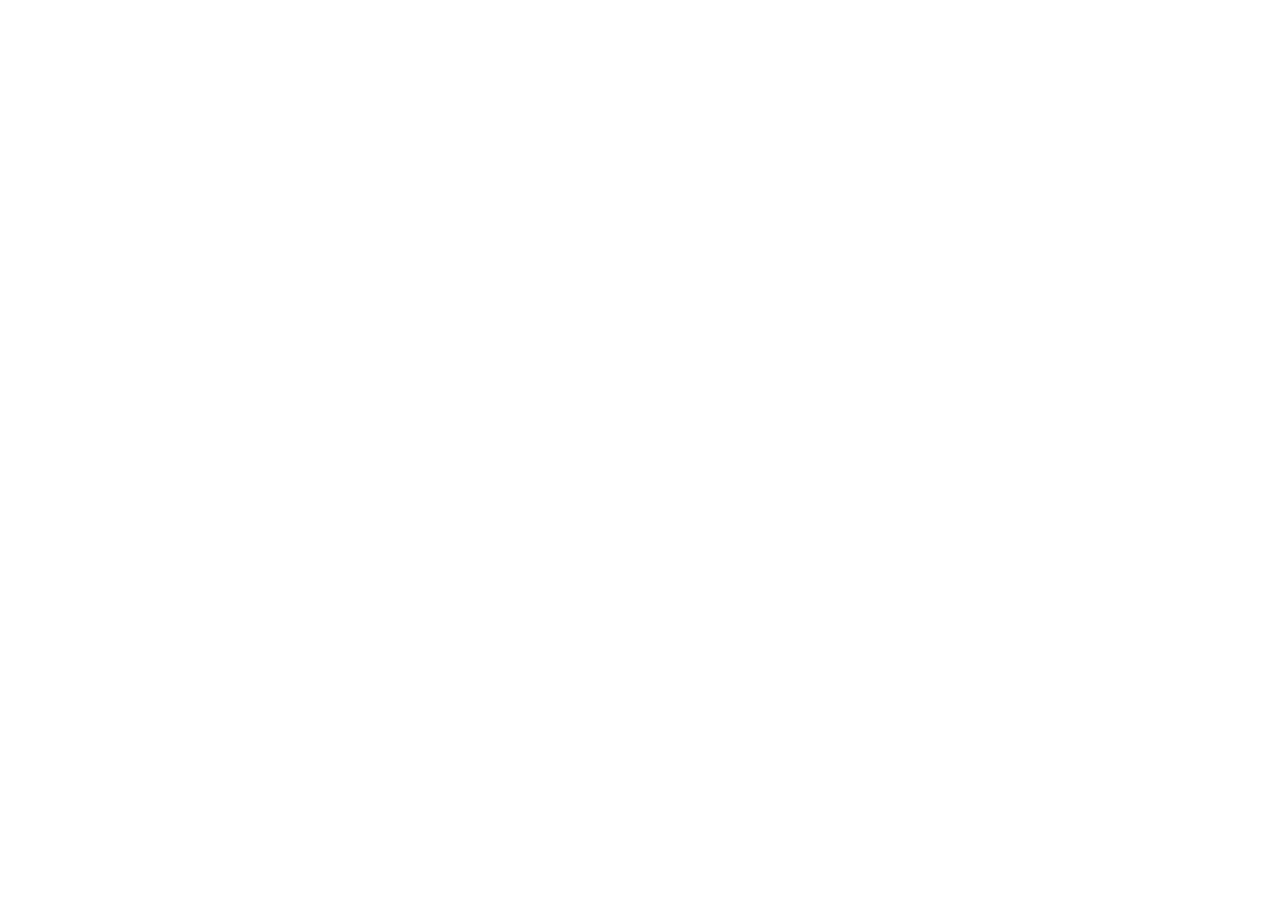
==== commit bd27f87c: "Fix FortiGate handoff and move guest page to external portal Guests passed OTP verification but neve" ====
--- a/portal-standalone.html
+++ b/portal-standalone.html
@@ -1,5 +1,5 @@
 <!DOCTYPE html>
-<!-- Guest Wi-Fi portal page v1.4 (2026-09-26). Bump the version in the footer too. -->
+<!-- Guest Wi-Fi portal page v1.8 (2026-10-06). Bump the version in the footer too. -->
 <html lang="en">
 <head>
 <meta charset="utf-8">
@@ -32,10 +32,24 @@
 -->
 
 <script>
-    /* >>> EDIT THIS: full URL of api.php on the XAMPP server. Use the IP
-           address, not a hostname - DNS is usually blocked before a guest
-           signs in. Only used when this page runs on the firewall. */
-    window.GW_PORTAL_SERVER = 'https://172.20.10.56/guestwifi/api.php';
+    /* >>> EDIT THIS: address and path of api.php on the XAMPP server, with
+           no scheme. Use the IP address, not a hostname - DNS is usually
+           blocked before a guest signs in. Only used when this page runs
+           on the firewall.
+
+       The scheme follows the page's own: an http page (FortiGate port
+       1000) calls the API over http, an https page over https. Guest
+       devices do not trust the server's certificate (self-signed or
+       internal CA), and a rejected certificate fails silently as "Cannot
+       reach the sign-in server" - so https is only used when the page
+       itself is https, where browsers would block http as mixed content. */
+    window.GW_PORTAL_SERVER = location.protocol + '//192.168.20.3/guestwifi/api.php';
+
+    /* Any plain-http address outside the network. Opening the page on the
+       firewall without its sign-in token (e.g. typing the firewall address)
+       cannot get a guest online, so the page goes here once to let the
+       firewall intercept it and redirect back with a fresh token. */
+    window.GW_RESTART_URL = 'http://neverssl.com/';
 
     /* Served from the guestwifi folder means XAMPP is hosting us, so the
        API sits right next to this file. Anywhere else means the firewall
@@ -271,7 +285,7 @@
         <footer class="card-footer">
             Powered by Sankara Nethralaya &middot; Chennai<br>
             Need help? Contact the reception desk.<br>
-            <span id="page-ver">Page v1.4 &middot; 2026-09-26</span>
+            <span id="page-ver">Page v1.8 &middot; 2026-10-06</span>
         </footer>
     </section>
 </main>
@@ -315,6 +329,16 @@
         if (typeof s !== 'string' || s.length !== 32) { return false; }
         for (var i = 0; i < s.length; i++) {
             if ('0123456789abcdef'.indexOf(s.charAt(i)) === -1) { return false; }
+        }
+        return true;
+    }
+
+    // Same rule the server applies: 1-64 letters or digits.
+    function isMagic(s) {
+        if (typeof s !== 'string' || s.length < 1 || s.length > 64) { return false; }
+        var ok = '0123456789abcdefghijklmnopqrstuvwxyzABCDEFGHIJKLMNOPQRSTUVWXYZ';
+        for (var i = 0; i < s.length; i++) {
+            if (ok.indexOf(s.charAt(i)) === -1) { return false; }
         }
         return true;
     }
@@ -378,11 +402,15 @@
         var out = {}, query = window.location.search;
         if (query.charAt(0) === '?') { query = query.substring(1); }
 
+        // FortiOS redirects to /fgtauth?0a0b0c0d... - the token is the whole
+        // query string, with no "magic=" in front of it.
+        if (isMagic(query)) { out.magic = query; }
+
         query.split('&').forEach(function (pair) {
             if (!pair) { return; }
             var bits = pair.split('=');
             var k = decodeURIComponent(bits[0] || '').trim();
-            if (k && k !== 'action') {
+            if (k && k !== 'action' && bits.length > 1) {
                 out[k] = decodeURIComponent((bits[1] || '').split('+').join(' '));
             }
         });
@@ -394,7 +422,14 @@
         var magic = tag('fgt-magic');
         var redir = tag('fgt-redir');
 
-        if (post && !unfilled(post)) { out.post = post; }
+        if (post && !unfilled(post)) {
+            out.post = post;
+        } else if (API !== 'api.php') {
+            // Served by the firewall but its post tag was not filled in: post
+            // the login back to the address that served this page (port 1000),
+            // as the firewall's own login page does - never to the admin GUI.
+            out.post = window.location.protocol + '//' + window.location.host + '/';
+        }
         if (magic) { out.magic = magic; }
         if (redir) { out['4Tredir'] = redir; }
 
@@ -543,6 +578,18 @@
         el('fgt-user').value = f.username || '';
         el('fgt-pass').value = f.password || '';
 
+        // If the firewall rejects the login it serves this page again, and a
+        // verified device would hand off again at once - an endless loop.
+        // Allow one automatic attempt per minute; after that, say so.
+        var last = 0;
+        try { last = parseInt(sessionStorage.getItem('gw_handoff_at'), 10) || 0; } catch (e) {}
+        if (Date.now() - last < 60000) {
+            setAlert('The firewall did not accept the sign-in. Please tell the ' +
+                     'reception desk (firewall login rejected).', 'error');
+            return;
+        }
+        try { sessionStorage.setItem('gw_handoff_at', String(Date.now())); } catch (e) {}
+
         setTimeout(function () { form.submit(); }, 700);
     }
 
@@ -578,8 +625,8 @@
             }
 
             if (res.code === 'already_connected') {
-                showConnected(res.session, null);
                 setAlert(res.message, 'info');
+                showConnected(res.session, res.handoff || null);
                 return;
             }
 
@@ -679,6 +726,40 @@
     });
 
     /* ---- boot -------------------------------------------------------- */
+    // Served by the firewall but without its sign-in token: an OTP verified
+    // here could never open the firewall session. Restart the captive-portal
+    // redirect once to get a fresh token; if that already failed within the
+    // last minute, say so instead of looping.
+    var onFirewall = API !== 'api.php';
+    if (onFirewall && !portalParams.magic) {
+        var lastTry = 0;
+        try { lastTry = parseInt(sessionStorage.getItem('gw_restart_at'), 10) || 0; } catch (e) {}
+
+        if (window.GW_RESTART_URL && Date.now() - lastTry > 60000) {
+            try { sessionStorage.setItem('gw_restart_at', String(Date.now())); } catch (e) {}
+            setAlert('Starting Wi-Fi sign-in...', 'info');
+            window.location.replace(window.GW_RESTART_URL);
+            return;
+        }
+
+        // What the firewall actually gave us, for the reception desk / log.
+        // Lengths only - never the values themselves.
+        var rawTag = el('fgt-magic') ? (el('fgt-magic').value || '') : '';
+        var diag = {
+            path: window.location.pathname,
+            query_len: String(window.location.search.length),
+            tag: rawTag === '' ? 'blank' : (unfilled(rawTag) ? 'unfilled' : 'invalid-' + rawTag.length),
+            form: unfilled(ui.handoff.getAttribute('action') || '') ? 'unfilled' : 'filled'
+        };
+        api('diag', diag);
+
+        setAlert('Wi-Fi sign-in could not start. Close this page, then open any ' +
+                 'website (for example http://neverssl.com) to sign in again. ' +
+                 '[' + diag.path + ' q' + diag.query_len + ' ' + diag.tag + ']', 'warn');
+        ui.btnAgree.disabled = true;
+        return;
+    }
+
     api('init', {}).then(function (res) {
         if (!res.success) {
             setAlert(res.message, res.code === 'setup_required' ? 'warn' : 'error');
@@ -702,8 +783,8 @@
         }
 
         if (res.connected && res.session) {
-            showConnected(res.session, null);
             setAlert('This device is already online.', 'ok');
+            showConnected(res.session, res.handoff || null);
         }
     });
 
